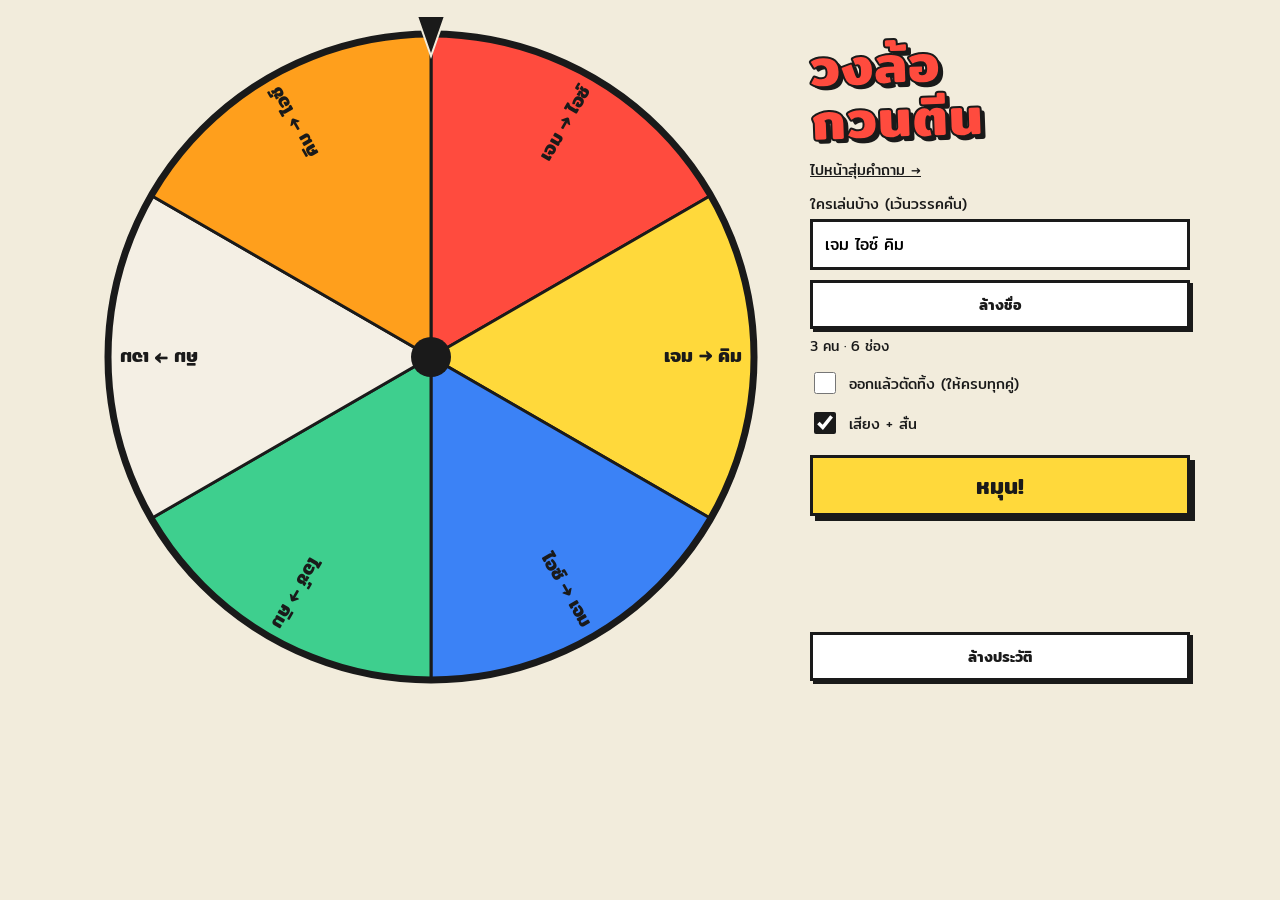
==== index.html @ 6923c89b "test" ====
<!DOCTYPE html>
<html lang="th">

<head>
  <meta charset="utf-8">
  <meta name="viewport" content="width=device-width, initial-scale=1, viewport-fit=cover">
  <meta name="theme-color" content="#f2ecdc">
  <meta name="mobile-web-app-capable" content="yes">
  <meta name="apple-mobile-web-app-capable" content="yes">
  <title>วงล้อกวนตีน</title>
  <link href="https://fonts.googleapis.com/css2?family=Mitr:wght@400;600&display=swap" rel="stylesheet">
  <link rel="stylesheet" href="assets/css/base.css?v=6">
  <link rel="stylesheet" href="assets/css/wheel.css?v=6">
</head>

<body>
  <canvas id="fx"></canvas>
  <main>
    <section id="box">
      <canvas id="c"></canvas>
    </section>
    <aside>
      <h1>วงล้อ<br>กวนตีน</h1>
      <nav><a href="questions/">ไปหน้าสุ่มคำถาม →</a></nav>
      <label for="names">ใครเล่นบ้าง (เว้นวรรคคั่น)</label>
      <input id="names" value="เจม ไอซ์ คิม" enterkeyhint="go" autocomplete="off" autocapitalize="off"
        spellcheck="false">
      <button id="clr" type="button" class="small">ล้างชื่อ</button>
      <p id="info"></p>
      <label class="ck"><input type="checkbox" id="norep"> ออกแล้วตัดทิ้ง (ให้ครบทุกคู่)</label>
      <label class="ck"><input type="checkbox" id="snd" checked> เสียง + สั่น</label>
      <button id="go">หมุน!</button>
      <div id="say"></div>
      <div id="res">&nbsp;</div>
      <ol id="hist"></ol>
      <button id="reset" class="small">ล้างประวัติ</button>
    </aside>
  </main>
  <script type="module" src="assets/js/wheel/main.js?v=5"></script>
</body>

</html>
---- assets/css/base.css ----
:root {
  --ink: #1a1a1a;
  --paper: #f2ecdc;
  --yel: #ffd93b;
  --red: #ff4b3e;
}

* {
  box-sizing: border-box;
  -webkit-tap-highlight-color: transparent;
}

html {
  -webkit-text-size-adjust: 100%;
}

body {
  margin: 0;
  min-height: 100vh;
  min-height: 100dvh;
  background: var(--paper);
  color: var(--ink);
  font-family: 'Mitr', system-ui, sans-serif;
  touch-action: manipulation;
  -webkit-user-select: none;
  user-select: none;
  padding: max(16px, env(safe-area-inset-top)) max(16px, env(safe-area-inset-right)) max(16px, env(safe-area-inset-bottom)) max(16px, env(safe-area-inset-left));
}

h1 {
  font-size: clamp(2rem, 6vw, 3.4rem);
  line-height: 1;
  margin: 0 0 16px;
  transform: rotate(-2deg);
  color: var(--red);
  -webkit-text-stroke: 2px var(--ink);
  text-shadow: 4px 4px 0 var(--ink);
}

label {
  display: block;
  font-size: .9rem;
  margin-bottom: 4px;
}

.ck {
  display: flex;
  gap: 10px;
  align-items: center;
  margin: 4px 0;
  min-height: 36px;
  cursor: pointer;
}

.ck input {
  width: 22px;
  height: 22px;
  accent-color: var(--ink);
  flex: none;
}

#info {
  font-size: .85rem;
  margin: 6px 0 8px;
}

button {
  font: inherit;
  font-weight: 600;
  font-size: 1.4rem;
  min-height: 56px;
  background: var(--yel);
  color: var(--ink);
  border: 3px solid var(--ink);
  box-shadow: 5px 5px 0 var(--ink);
  padding: 10px 16px;
  margin-top: 10px;
  width: 100%;
  cursor: pointer;
  -webkit-appearance: none;
  appearance: none;
}

button:active:not(:disabled) {
  transform: translate(4px, 4px);
  box-shadow: 1px 1px 0 var(--ink);
}

button:disabled {
  background: #ccc;
  cursor: default;
}

button.small {
  font-size: .9rem;
  min-height: 44px;
  box-shadow: 3px 3px 0 var(--ink);
  background: #fff;
}

nav {
  margin-bottom: 10px;
}

nav a {
  color: var(--ink);
  font-size: .9rem;
}

@media (max-width: 760px) {
  h1 {
    margin-bottom: 10px;
  }
}

@media (max-height: 520px) and (orientation: landscape) {
  h1 {
    font-size: 1.8rem;
    margin-bottom: 8px;
    text-shadow: 3px 3px 0 var(--ink);
  }

  button {
    min-height: 46px;
    font-size: 1.15rem;
    margin-top: 6px;
  }
}
---- assets/css/wheel.css ----
main {
  display: grid;
  grid-template-columns: minmax(0, 1fr) minmax(260px, 380px);
  gap: clamp(16px, 3vw, 40px);
  max-width: 1100px;
  margin: 0 auto;
  align-items: center;
}

#box {
  width: min(100%, calc(100vh - 40px), calc(100dvh - 40px));
  aspect-ratio: 1;
  justify-self: center;
}

#c {
  width: 100%;
  height: 100%;
  display: block;
  cursor: pointer;
}

#names {
  width: 100%;
  font: inherit;
  font-size: 16px;
  padding: 10px 12px;
  border: 3px solid var(--ink);
  background: #fff;
  border-radius: 0;
  -webkit-user-select: text;
  user-select: text;
  -webkit-appearance: none;
  appearance: none;
}

#say {
  min-height: 1.6em;
  margin-top: 12px;
  font-size: 1.25rem;
  font-style: italic;
}

#res {
  font-size: clamp(1.5rem, 5vw, 2rem);
  line-height: 1.3;
  margin: 4px 0 10px;
  font-weight: 600;
}

#res b {
  background: var(--yel);
  padding: 0 6px;
  border: 2px solid var(--ink);
  display: inline-block;
}

#hist {
  padding-left: 1.4em;
  font-size: .9rem;
  max-height: 140px;
  overflow: auto;
  margin: 0 0 6px;
  -webkit-overflow-scrolling: touch;
}

#fx {
  position: fixed;
  inset: 0;
  width: 100%;
  height: 100%;
  pointer-events: none;
  z-index: 9;
}

.shake {
  animation: sh .4s;
}

@keyframes sh {

  0%,
  100% {
    transform: none;
  }

  20% {
    transform: translate(-9px, 4px) rotate(-1deg);
  }

  40% {
    transform: translate(8px, -5px) rotate(1deg);
  }

  60% {
    transform: translate(-6px, 3px);
  }

  80% {
    transform: translate(4px, -2px);
  }
}

@media (max-width: 760px) {
  main {
    grid-template-columns: 1fr;
    align-items: start;
    gap: 16px;
  }

  #box {
    width: min(100%, calc(100dvh - 120px));
  }
}

@media (max-height: 520px) and (orientation: landscape) {
  main {
    grid-template-columns: 1fr 1fr;
  }

  #box {
    width: min(100%, calc(100dvh - 24px));
  }

  #hist {
    max-height: 60px;
  }

  #say {
    margin-top: 6px;
  }
}

@media (prefers-reduced-motion: reduce) {
  .shake {
    animation: none;
  }
}
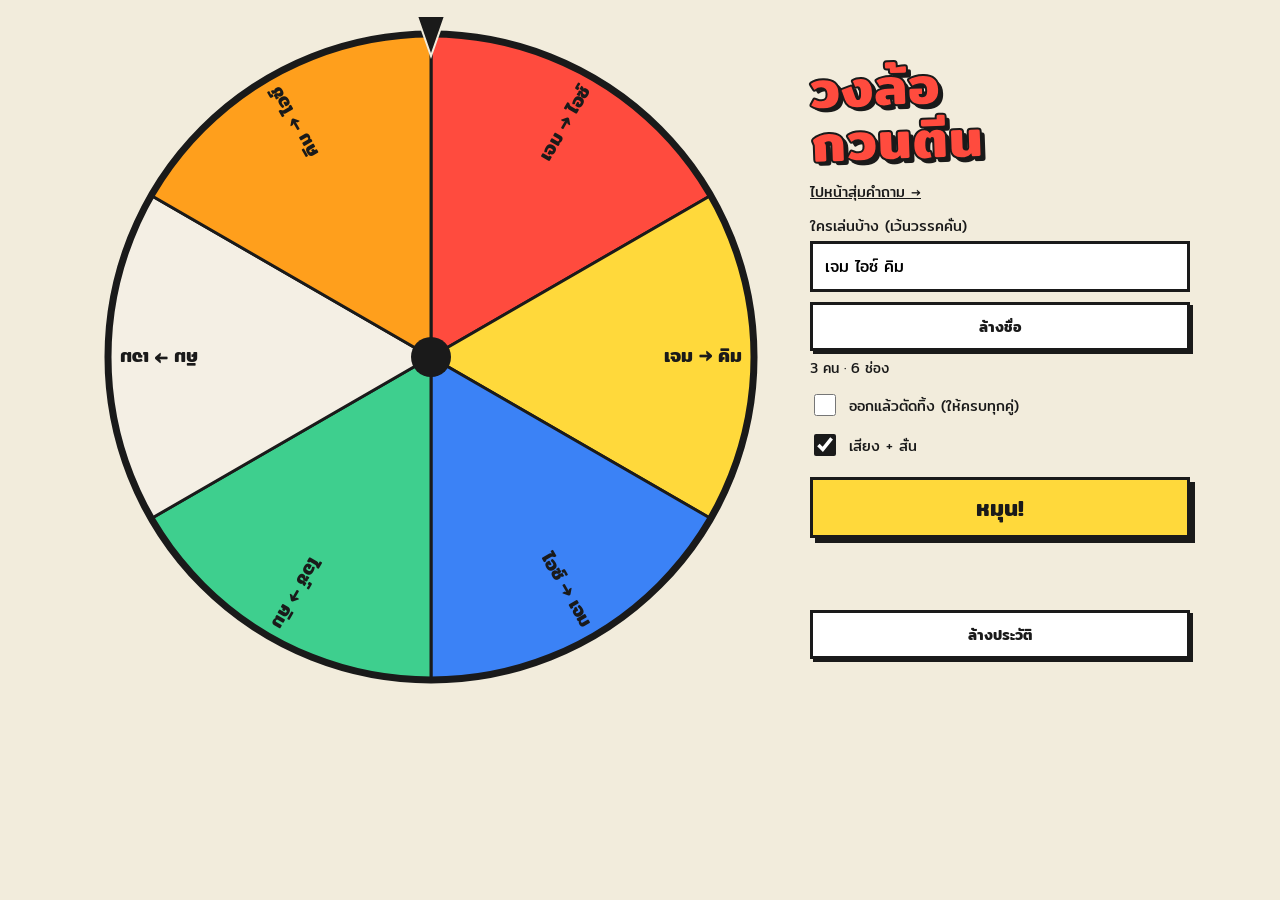
==== commit c536d46a: "feat: add new spin moves and remove spin captions" ====
--- a/index.html
+++ b/index.html
@@ -10,7 +10,7 @@
   <title>วงล้อกวนตีน</title>
   <link href="https://fonts.googleapis.com/css2?family=Mitr:wght@400;600&display=swap" rel="stylesheet">
   <link rel="stylesheet" href="assets/css/base.css?v=6">
-  <link rel="stylesheet" href="assets/css/wheel.css?v=6">
+  <link rel="stylesheet" href="assets/css/wheel.css?v=8">
 </head>
 
 <body>
@@ -30,13 +30,12 @@
       <label class="ck"><input type="checkbox" id="norep"> ออกแล้วตัดทิ้ง (ให้ครบทุกคู่)</label>
       <label class="ck"><input type="checkbox" id="snd" checked> เสียง + สั่น</label>
       <button id="go">หมุน!</button>
-      <div id="say"></div>
       <div id="res">&nbsp;</div>
-      <ol id="hist"></ol>
+      <ol id="hist" reversed></ol>
       <button id="reset" class="small">ล้างประวัติ</button>
     </aside>
   </main>
-  <script type="module" src="assets/js/wheel/main.js?v=5"></script>
+  <script type="module" src="assets/js/wheel/main.js?v=7"></script>
 </body>
 
 </html>
--- a/assets/css/wheel.css
+++ b/assets/css/wheel.css
@@ -34,13 +34,6 @@
   appearance: none;
 }
 
-#say {
-  min-height: 1.6em;
-  margin-top: 12px;
-  font-size: 1.25rem;
-  font-style: italic;
-}
-
 #res {
   font-size: clamp(1.5rem, 5vw, 2rem);
   line-height: 1.3;
@@ -56,7 +49,7 @@
 }
 
 #hist {
-  padding-left: 1.4em;
+  padding-left: 1.9em;
   font-size: .9rem;
   max-height: 140px;
   overflow: auto;
@@ -125,10 +118,6 @@
   #hist {
     max-height: 60px;
   }
-
-  #say {
-    margin-top: 6px;
-  }
 }
 
 @media (prefers-reduced-motion: reduce) {
